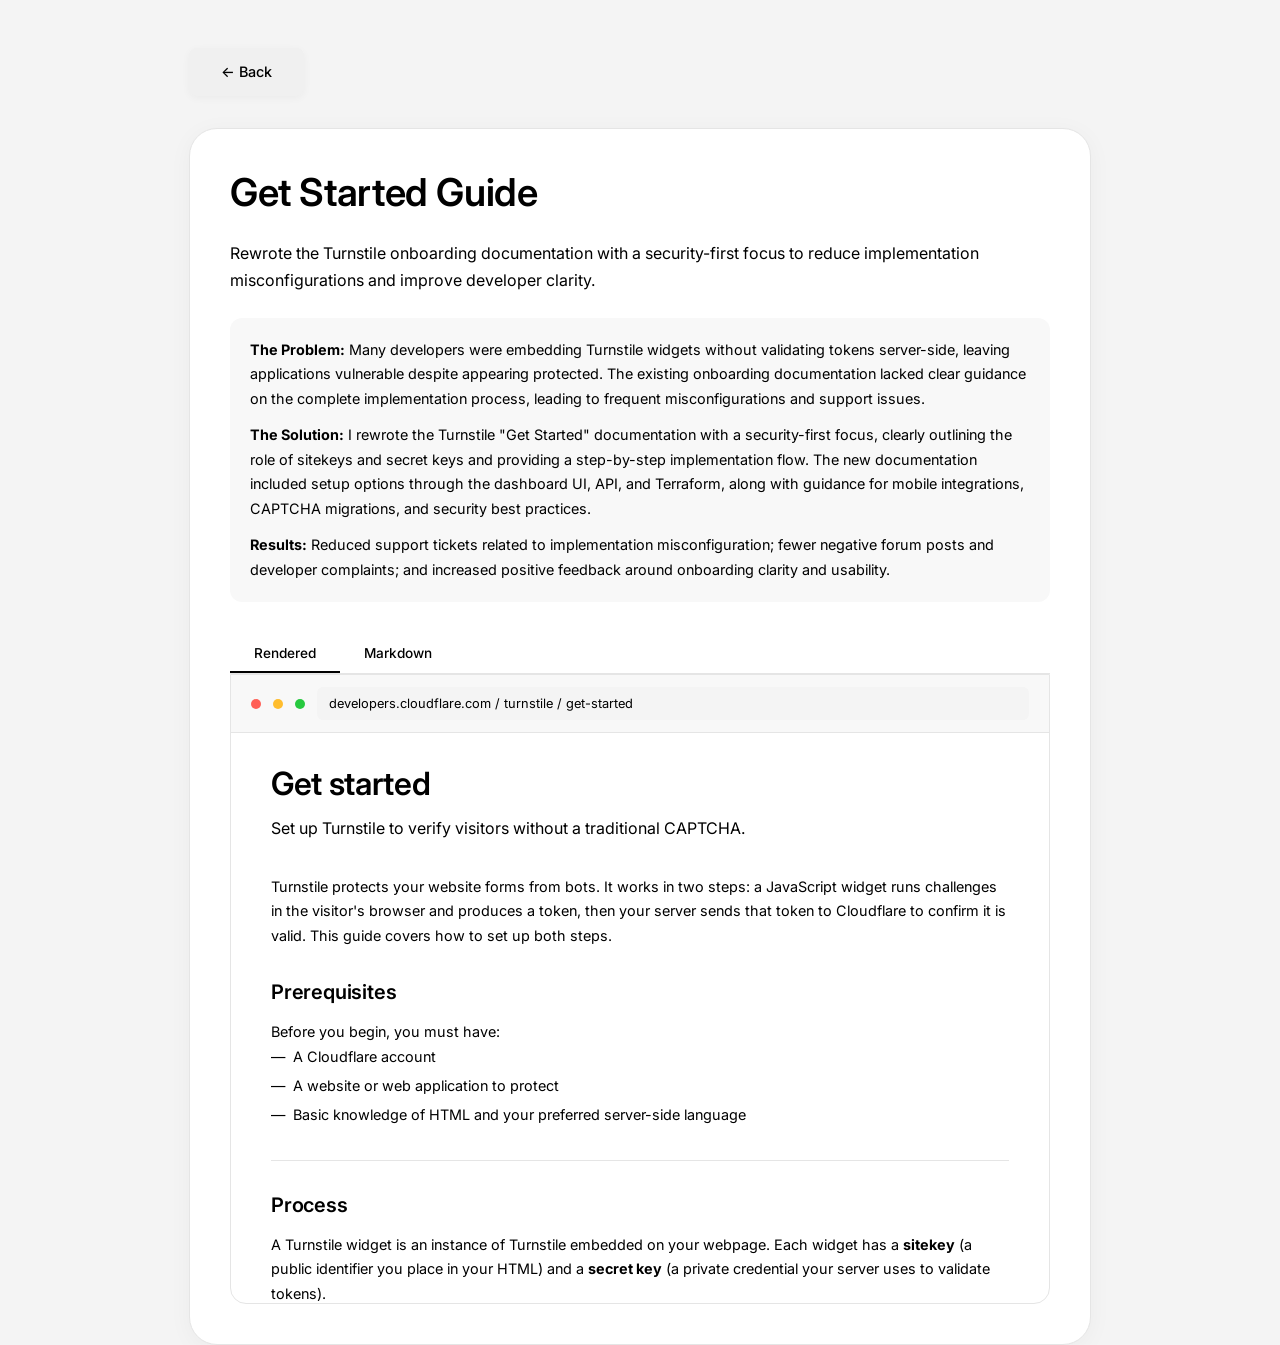
==== projects/get-started-guide.html @ b62f309b "more project updates" ====
<!DOCTYPE html>
<html lang="en">
<head>
  <meta charset="UTF-8">
  <meta name="viewport" content="width=device-width, initial-scale=1.0">
  <title>Get Started Guide — Patricia Santa Ana</title>
  <link rel="stylesheet" href="../css/style.css">
  <style>
    .project-context {
      margin-bottom: 2rem;
      padding: 1.25rem;
      background: var(--color-card-bg);
      border-radius: 12px;
    }
    .project-context p {
      color: var(--color-text-muted);
      font-size: 0.9rem;
      line-height: 1.7;
    }

    .tabs {
      display: flex;
      gap: 0;
      border-bottom: 1px solid var(--color-border);
      margin-bottom: 0;
    }
    .tab-btn {
      padding: 0.65rem 1.5rem;
      font-family: var(--font-body);
      font-size: 0.85rem;
      font-weight: 500;
      background: transparent;
      border: none;
      border-bottom: 2px solid transparent;
      cursor: pointer;
      color: var(--color-text-muted);
      transition: color 0.2s, border-color 0.2s;
    }
    .tab-btn:hover { color: var(--color-text); }
    .tab-btn.active {
      color: var(--color-text);
      border-bottom-color: var(--color-accent);
    }
    .tab-content { display: none; }
    .tab-content.active { display: block; }

    .doc-sample {
      border: 1px solid var(--color-border);
      border-radius: 0 0 16px 16px;
      overflow: hidden;
      max-height: 70vh;
      overflow-y: auto;
    }
    .doc-sample-header {
      display: flex;
      align-items: center;
      gap: 0.75rem;
      padding: 0.75rem 1.25rem;
      background: var(--color-card-bg);
      border-bottom: 1px solid var(--color-border);
      font-size: 0.8rem;
      color: var(--color-text-muted);
    }
    .doc-sample-header .dot {
      width: 10px; height: 10px;
      border-radius: 50%;
    }
    .doc-sample-header .dot:nth-child(1) { background: #ff5f56; }
    .doc-sample-header .dot:nth-child(2) { background: #ffbd2e; }
    .doc-sample-header .dot:nth-child(3) { background: #27c93f; }
    .doc-sample-header .url-bar {
      flex: 1;
      padding: 0.35rem 0.75rem;
      background: var(--color-bg);
      border-radius: 6px;
      font-size: 0.8rem;
    }
    .doc-sample-body { padding: 2rem 2.5rem; }
    .doc-sample-body h1 {
      font-size: 2rem;
      margin-bottom: 0.75rem;
    }
    .doc-sample-body .doc-desc {
      color: var(--color-text-muted);
      font-size: 1rem;
      margin-bottom: 2rem;
    }
    .doc-sample-body h2 {
      font-size: 1.25rem;
      margin: 2rem 0 1rem;
    }
    .doc-sample-body h3 {
      font-size: 1.05rem;
      margin: 1.5rem 0 0.75rem;
    }
    .doc-sample-body h4 {
      font-size: 1rem;
      margin: 1.25rem 0 0.5rem;
    }
    .doc-sample-body p,
    .doc-sample-body li {
      color: var(--color-text-muted);
      font-size: 0.9rem;
      line-height: 1.7;
    }
    .doc-sample-body ul, .doc-sample-body ol {
      padding-left: 0;
      list-style: none;
      margin-bottom: 1rem;
    }
    .doc-sample-body ul li, .doc-sample-body ol li {
      position: relative;
      padding-left: 1.4rem;
      margin-bottom: 0.3rem;
    }
    .doc-sample-body ul li::before {
      content: '—';
      position: absolute;
      left: 0;
    }
    .doc-sample-body ol { counter-reset: num; }
    .doc-sample-body ol li {
      counter-increment: num;
      padding-left: 2rem;
    }
    .doc-sample-body ol li::before {
      content: counter(num) ".";
      position: absolute;
      left: 0;
      font-weight: 600;
    }
    .doc-sample-body code {
      background: var(--color-card-bg);
      padding: 0.15rem 0.4rem;
      border-radius: 4px;
      font-size: 0.85em;
    }
    .doc-note {
      background: var(--color-card-bg);
      border-left: 3px solid var(--color-accent);
      padding: 1rem 1.25rem;
      border-radius: 8px;
      margin: 1.5rem 0;
      font-size: 0.9rem;
      color: var(--color-text-muted);
    }
    .doc-note strong { color: var(--color-text); }

    .doc-sample-body table {
      width: 100%;
      border-collapse: collapse;
      margin: 1rem 0;
      font-size: 0.9rem;
    }
    .doc-sample-body th, .doc-sample-body td {
      border: 1px solid var(--color-border);
      padding: 0.6rem 1rem;
      text-align: left;
    }
    .doc-sample-body th {
      background: var(--color-card-bg);
      font-weight: 600;
      color: var(--color-text);
    }
    .doc-sample-body td {
      color: var(--color-text-muted);
    }

    .link-buttons {
      display: flex;
      gap: 0.75rem;
      flex-wrap: wrap;
      margin: 1rem 0;
    }
    a.link-btn {
      display: inline-block;
      padding: 0.5rem 1.25rem;
      background: var(--color-card-bg);
      border: 1px solid var(--color-border);
      border-radius: 8px;
      font-size: 0.85rem;
      color: var(--color-text);
      text-decoration: none;
      transition: border-color 0.2s;
    }
    a.link-btn:hover {
      border-color: var(--color-accent);
    }
    .link-buttons a.link-btn:hover {
      border-color: var(--color-border);
    }
    .link-btn code {
      background: transparent;
      padding: 0;
    }

    .markdown-wrap {
      border: 1px solid var(--color-border);
      border-radius: 0 0 16px 16px;
      overflow: hidden;
      max-height: 70vh;
      overflow-y: auto;
    }
    .markdown-wrap pre {
      margin: 0;
      padding: 1.5rem 2rem;
      background: #1a1a1a;
      color: #e0e0e0;
      font-family: 'SF Mono', 'Fira Code', 'Cascadia Code', Consolas, monospace;
      font-size: 0.82rem;
      line-height: 1.7;
      overflow-x: auto;
      tab-size: 2;
    }
    body.dark-mode .markdown-wrap pre { background: #0d0d0d; }
    .hl-cmt { color: #6a9955; }
    .hl-kw  { color: #569cd6; }
    .hl-str { color: #ce9178; }
    .hl-fn  { color: #dcdcaa; }
    .hl-prop { color: #9cdcfe; }
    .hl-op  { color: #d4d4d4; }
    .hl-link { color: #6cb6ff; }
    .hl-bullet { color: #b392f0; }
    .hl-bold { color: #e0e0e0; font-weight: 600; }
    .hl-head { color: #e06c75; }
    .hl-code { color: #b392f0; }
  </style>
</head>
<body>
  <div class="container" style="padding-top: 3rem; max-width: 950px;">
    <a href="../index.html" class="btn btn-primary" style="display: inline-block; margin-bottom: 2rem;">&larr; Back</a>
    <div class="bubble slide-in">
      <h2>Get Started Guide</h2>
      <p style="color: var(--color-text-muted); margin-bottom: 1.5rem;">
        Rewrote the Turnstile onboarding documentation with a security-first focus to reduce
        implementation misconfigurations and improve developer clarity.
      </p>

      <div class="project-context">
        <p><strong>The Problem:</strong> Many developers were embedding Turnstile widgets without validating tokens server-side, leaving applications vulnerable despite appearing protected. The existing onboarding documentation lacked clear guidance on the complete implementation process, leading to frequent misconfigurations and support issues.</p>
        <p style="margin-top: 0.75rem;"><strong>The Solution:</strong> I rewrote the Turnstile "Get Started" documentation with a security-first focus, clearly outlining the role of sitekeys and secret keys and providing a step-by-step implementation flow. The new documentation included setup options through the dashboard UI, API, and Terraform, along with guidance for mobile integrations, CAPTCHA migrations, and security best practices.</p>
        <p style="margin-top: 0.75rem;"><strong>Results:</strong> Reduced support tickets related to implementation misconfiguration; fewer negative forum posts and developer complaints; and increased positive feedback around onboarding clarity and usability.</p>
      </div>

      <div class="tabs">
        <button class="tab-btn active" data-tab="rendered">Rendered</button>
        <button class="tab-btn" data-tab="markdown">Markdown</button>
      </div>

      <!-- Rendered tab -->
      <div class="tab-content active" id="tab-rendered">
        <div class="doc-sample">
          <div class="doc-sample-header">
            <span class="dot"></span>
            <span class="dot"></span>
            <span class="dot"></span>
            <span class="url-bar">developers.cloudflare.com / turnstile / get-started</span>
          </div>
          <div class="doc-sample-body">
            <h1>Get started</h1>
            <p class="doc-desc">Set up Turnstile to verify visitors without a traditional CAPTCHA.</p>

            <p>Turnstile protects your website forms from bots. It works in two steps: a JavaScript widget runs challenges in the visitor's browser and produces a token, then your server sends that token to Cloudflare to confirm it is valid. This guide covers how to set up both steps.</p>

            <h2>Prerequisites</h2>
            <p>Before you begin, you must have:</p>
            <ul>
              <li>A Cloudflare account</li>
              <li>A website or web application to protect</li>
              <li>Basic knowledge of HTML and your preferred server-side language</li>
            </ul>

            <hr style="border: none; border-top: 1px solid var(--color-border); margin: 2rem 0;">

            <h2>Process</h2>
            <p>A Turnstile widget is an instance of Turnstile embedded on your webpage. Each widget has a <strong>sitekey</strong> (a public identifier you place in your HTML) and a <strong>secret key</strong> (a private credential your server uses to validate tokens).</p>
            <p>Each widget gets its own unique sitekey and secret key pair, and options for configurations.</p>

            <table>
              <thead>
                <tr>
                  <th>Component</th>
                  <th>Description</th>
                </tr>
              </thead>
              <tbody>
                <tr>
                  <td><strong>Sitekey</strong></td>
                  <td>Public key used to invoke the Turnstile widget on your site.</td>
                </tr>
                <tr>
                  <td><strong>Secret key</strong></td>
                  <td>Private key used for server-side token validation.</td>
                </tr>
                <tr>
                  <td><strong>Configurations</strong></td>
                  <td>Mode, hostnames, appearance settings, and other options.</td>
                </tr>
              </tbody>
            </table>

            <div class="doc-note">
              <strong>Important</strong><br>Regardless of how you create and manage your widgets, you will still need to embed the widget on your webpage and validate the token on your server.
            </div>

            <p>Implementing Turnstile involves two essential components that work together:</p>
            <ol>
              <li><strong>Client-side:</strong> Embed the widget — Add the Turnstile widget to your webpage to challenge visitors and generate tokens. A token is a string (up to 2,048 characters) generated when the visitor completes a challenge.</li>
              <li><strong>Server-side:</strong> Validate the token — Send tokens to Cloudflare's Siteverify API to confirm they are authentic and have not been tampered with.</li>
            </ol>

            <p>Turnstile is designed to be an independent service. You can use Turnstile on any website, regardless of whether it is proxied through the Cloudflare network. This allows for flexible deployment across multi-cloud environments, on-premises infrastructure, or sites using other CDNs. The client-side widget and server-side validation steps are completely self-contained.</p>

            <h2>Implementation</h2>
            <p>Follow the steps below to implement Turnstile.</p>

            <h3>1. Create your widget</h3>
            <p>First, you must create a Turnstile widget to get your sitekey and secret key.</p>
            <p>Select your preferred implementation method:</p>
            <div class="link-buttons">
               <a class="link-btn">Cloudflare dashboard</a>
               <a class="link-btn">API</a>
               <a class="link-btn">Terraform</a>
            </div>

            <h3>2. Embed the widget</h3>
            <p>Add the Turnstile widget to your webpage forms and applications.</p>
            <p>Refer to Embed the widget to learn more about implicit and explicit rendering methods.</p>

            <div class="doc-note">
              <strong>Testing</strong><br>You can test your Turnstile widget on your webpage without triggering an actual Cloudflare Challenge by using a testing sitekey.
            </div>

            <h3>3. Validate tokens</h3>
            <p>Implement server-side validation to verify the tokens generated by your widgets.</p>
            <p>Refer to Validate the token to secure your implementation with proper token verification.</p>

            <div class="doc-note">
              <strong>Testing</strong><br>You can test the dummy token generated with testing sitekey via Siteverify API with the testing secret key. Your production secret keys will reject dummy tokens.
            </div>

            <h2>Additional implementation options</h2>

            <h3>Mobile configuration</h3>
            <p>Special considerations are necessary for mobile applications and WebView implementations.</p>

            <h3>Migration from other CAPTCHAs</h3>
            <p>If you are currently using reCAPTCHA, hCaptcha, or another CAPTCHA service, Turnstile can be a drop-in replacement. You can copy and paste our script wherever you have deployed the existing script today.</p>

            <hr style="border: none; border-top: 1px solid var(--color-border); margin: 2rem 0;">

            <h2>Security requirements</h2>
            <ul>
              <li><strong>Server-side validation is mandatory.</strong> It is critical to enforce Turnstile tokens with the Siteverify API. The Turnstile token could be invalid, expired, or already redeemed. Not verifying the token will leave major vulnerabilities in your implementation. You must call Siteverify to complete your Turnstile configuration. Otherwise, it is incomplete and will result in zeroes for token validation when viewing your metrics in Turnstile Analytics.</li>
              <li><strong>Tokens expire after 300 seconds (5 minutes).</strong> Each token can only be validated once. Expired or used tokens must be replaced with fresh challenges.</li>
            </ul>

            <h2>Best practices</h2>

            <h3>Security</h3>
            <ul>
              <li>Protect your secret keys. Never expose secret keys in client-side code.</li>
              <li>Rotate your keys regularly. Use API or dashboard to rotate secret keys periodically.</li>
              <li>Restrict your hostnames. Only allow widgets on domains that you control.</li>
              <li>Monitor the usage. Use analytics to detect unusual patterns.</li>
            </ul>

            <h3>Operational</h3>
            <ul>
              <li>Use descriptive names. Name widgets based on their purpose, such as "Login Form" or "Contact Page".</li>
              <li>Separate your environments. Use different widgets for development, staging, and production.</li>
              <li>Keep track of which widgets are used at which locations.</li>
              <li>Store your widget configurations in version control when using Terraform.</li>
            </ul>

          </div>
        </div>
      </div>

      <!-- Markdown tab -->
      <div class="tab-content" id="tab-markdown">
        <div class="markdown-wrap">
<pre>---
<span class="hl-prop">title</span>: <span class="hl-str">Get started</span>
<span class="hl-prop">content_type</span>: <span class="hl-str">get-started</span>
<span class="hl-prop">description</span>: <span class="hl-str">Set up Turnstile to verify visitors without a traditional CAPTCHA.</span>
<span class="hl-prop">products</span>:
  <span class="hl-bullet">-</span> <span class="hl-str">turnstile</span>
<span class="hl-prop">sidebar</span>:
  <span class="hl-prop">order</span>: <span class="hl-op">4</span>
---

<span class="hl-kw">import</span> { <span class="hl-fn">Render</span>, <span class="hl-fn">LinkButton</span>, <span class="hl-fn">GlossaryTooltip</span> } <span class="hl-kw">from</span> <span class="hl-str">"~/components"</span>;

Turnstile protects your website forms from bots. It works in two steps: a JavaScript widget runs challenges in the visitor's browser and produces a token, then your server sends that token to Cloudflare to confirm it is valid. This guide covers how to set up both steps.

<span class="hl-head">##</span> Prerequisites

Before you begin, you must have:

<span class="hl-bullet">-</span> [A Cloudflare account](/fundamentals/account/create-account/)
<span class="hl-bullet">-</span> A website or web application to protect
<span class="hl-bullet">-</span> Basic knowledge of HTML and your preferred server-side language

---

<span class="hl-head">##</span> Process

A Turnstile widget is an instance of Turnstile embedded on your webpage. Each widget has a &lt;GlossaryTooltip term="sitekey"&gt;sitekey&lt;/GlossaryTooltip&gt; (a public identifier you place in your HTML) and a &lt;GlossaryTooltip term="secret key"&gt;secret key&lt;/GlossaryTooltip&gt; (a private credential your server uses to validate tokens).

Each widget gets its own unique sitekey and secret key pair, and options for configurations.

| Component | Description |
| <span class="hl-op">---</span> | <span class="hl-op">---</span> |
| Sitekey | Public key used to invoke the Turnstile widget on your site. |
| Secret key | Private key used for server-side token validation. |
| Configurations | Mode, hostnames, appearance settings, and other options. |

<span class="hl-head">:::</span><span class="hl-prop">note</span>[Important]

Regardless of how you create and manage your widgets, you will still need to [embed the widget](/turnstile/get-started/client-side-rendering/) on your webpage and [validate the token](/turnstile/get-started/server-side-validation/) on your server.
<span class="hl-head">::</span>

Implementing Turnstile involves two essential components that work together:

1. Client-side: [Embed the widget](/turnstile/get-started/client-side-rendering/)

   Add the Turnstile widget to your webpage to challenge visitors and generate tokens. A token is a string (up to 2,048 characters) generated when the visitor completes a challenge.

2. Server-side: [Validate the token](/turnstile/get-started/server-side-validation/)

   Send tokens to Cloudflare's [Siteverify API](/turnstile/get-started/server-side-validation/) — the endpoint for validating Turnstile tokens — to confirm they are authentic and have not been tampered with.

Turnstile is designed to be an independent service. You can use Turnstile on any website, regardless of whether it is proxied through the Cloudflare network. This allows for flexible deployment across multi-cloud environments, on-premises infrastructure, or sites using other CDNs. The client-side widget and server-side validation steps are completely self-contained.

Refer to [Implementation](#implementation) below for guidance on how to implement Turnstile on your website.

---

<span class="hl-head">##</span> Implementation

Follow the steps below to implement Turnstile.

<span class="hl-head">###</span> 1. Create your widget

First, you must create a Turnstile widget to get your sitekey and secret key.

Select your preferred implementation method:

<span class="hl-bullet">-</span> [Cloudflare dashboard](/turnstile/get-started/widget-management/dashboard/)
<span class="hl-bullet">-</span> [API](/turnstile/get-started/widget-management/api/)
<span class="hl-bullet">-</span> [Terraform](/turnstile/get-started/widget-management/terraform/)

<span class="hl-head">###</span> 2. Embed the widget

Add the Turnstile widget to your webpage forms and applications.

Refer to [Embed the widget](/turnstile/get-started/client-side-rendering/) to learn more about implicit and explicit rendering methods.

<span class="hl-head">:::</span><span class="hl-prop">note</span>[Testing]

You can test your Turnstile widget on your webpage without triggering an actual Cloudflare Challenge by using a testing sitekey.
<span class="hl-head">::</span>

<span class="hl-head">###</span> 3. Validate tokens

Implement server-side validation to verify the tokens generated by your widgets.

Refer to [Validate the token](/turnstile/get-started/server-side-validation/) to secure your implementation with proper token verification.

<span class="hl-head">:::</span><span class="hl-prop">note</span>[Testing]

You can test the dummy token generated with testing sitekey via Siteverify API with the testing secret key. Your production secret keys will reject dummy tokens.
<span class="hl-head">::</span>

<span class="hl-head">##</span> Additional implementation options

<span class="hl-head">###</span> Mobile configuration

Special considerations are necessary for mobile applications and WebView implementations.

Refer to [Mobile implementation](/turnstile/get-started/mobile-implementation/) for more information on mobile application integration.

<span class="hl-head">###</span> Migration from other CAPTCHAs

If you are currently using reCAPTCHA, hCaptcha, or another CAPTCHA service, Turnstile can be a drop-in replacement. You can copy and paste our script wherever you have deployed the existing script today.

Refer to [Migration](/turnstile/migration/) for step-by-step migration guidance from other CAPTCHA services.

---

<span class="hl-head">##</span> Security requirements

<span class="hl-bullet">-</span> Server-side validation is mandatory. It is critical to enforce Turnstile tokens with the Siteverify API. The Turnstile token could be invalid, expired, or already redeemed. Not verifying the token will leave major vulnerabilities in your implementation. You must call Siteverify to complete your Turnstile configuration. Otherwise, it is incomplete and will result in zeroes for token validation when viewing your metrics in <span class="hl-code">[Turnstile Analytics](/turnstile/turnstile-analytics/)</span>.
<span class="hl-bullet">-</span> Tokens expire after 300 seconds (5 minutes). Each token can only be validated once. Expired or used tokens must be replaced with fresh challenges.

---

<span class="hl-head">##</span> Best practices

<span class="hl-head">###</span> Security

<span class="hl-bullet">-</span> Protect your secret keys. Never expose secret keys in client-side code.
<span class="hl-bullet">-</span> Rotate your keys regularly. Use API or dashboard to rotate secret keys periodically.
<span class="hl-bullet">-</span> Restrict your hostnames. Only allow widgets on domains that you control.
<span class="hl-bullet">-</span> Monitor the usage. Use analytics to detect unusual patterns.

<span class="hl-head">###</span> Operational

<span class="hl-bullet">-</span> Use descriptive names. Name widgets based on their purpose, such as "Login Form" or "Contact Page".
<span class="hl-bullet">-</span> Separate your environments. Use different widgets for development, staging, and production.
<span class="hl-bullet">-</span> Keep track of which widgets are used at which locations.
<span class="hl-bullet">-</span> Store your widget configurations in version control when using Terraform.</pre>
        </div>
      </div>

    </div>
  </div>

  <script>
    (function() {
      var tabs = document.querySelectorAll('.tab-btn');
      tabs.forEach(function(btn) {
        btn.addEventListener('click', function() {
          tabs.forEach(function(b) { b.classList.remove('active'); });
          btn.classList.add('active');
          document.querySelectorAll('.tab-content').forEach(function(c) { c.classList.remove('active'); });
          var id = 'tab-' + btn.getAttribute('data-tab');
          document.getElementById(id).classList.add('active');
        });
      });
    })();
  </script>
  <script src="../js/main.js"></script>
</body>
</html>
---- css/style.css ----
@import url('https://fonts.googleapis.com/css2?family=Inter:wght@300;400;500;600&display=swap');

:root {
  --font-header: 'Inter', -apple-system, BlinkMacSystemFont, 'Segoe UI', Roboto, sans-serif;
  --font-body: 'Inter', -apple-system, BlinkMacSystemFont, 'Segoe UI', Roboto, sans-serif;
  --color-bg: #f4f4f4;
  --color-text: #000000;
  --color-text-muted: #000000;
  --color-accent: #000000;
  --color-border: #e5e5e5;
  --color-card-bg: #f8f8f8;
  --max-width: 1280px;
}

*, *::before, *::after {
  margin: 0;
  padding: 0;
  box-sizing: border-box;
}

html {
  scroll-behavior: smooth;
}

body {
  font-family: var(--font-body);
  font-weight: 400;
  font-size: 16px;
  line-height: 1.7;
  color: var(--color-text);
  background: var(--color-bg);
  -webkit-font-smoothing: antialiased;
}

h1, h2, h3, h4 {
  font-family: var(--font-header);
  font-weight: 600;
  line-height: 1.2;
  letter-spacing: -0.01em;
}

h1 { font-size: clamp(2.5rem, 5vw, 4rem); }
h2 { font-size: clamp(1.75rem, 3vw, 2.5rem); margin-bottom: 1.5rem; }
h3 { font-size: 1.25rem; margin-bottom: 0.5rem; }

a {
  color: inherit;
  text-decoration: none;
}

a:not(.btn) {
  text-decoration: underline;
  text-underline-offset: 2px;
}

.fade-link {
  transition: opacity 0.3s ease;
}

.fade-link:hover {
  opacity: 0.2;
}

.btn-text {
  background: none;
  border: none;
  padding: 0;
  font: inherit;
  color: inherit;
  cursor: pointer;
  text-decoration: underline;
  text-underline-offset: 2px;
}

img {
  max-width: 100%;
  display: block;
}

.container {
  max-width: var(--max-width);
  margin: 0 auto;
  padding: 0 1.5rem;
}

.section {
  padding: 5rem 0;
}

.btn {
  display: inline-block;
  padding: 0.75rem 2rem;
  font-family: var(--font-body);
  font-size: 0.9rem;
  font-weight: 500;
  border: none;
  border-radius: 8px;
  cursor: pointer;
  transition: all 0.2s ease;
  text-align: center;
}

.btn-primary {
  background: #f0f0f0;
  color: var(--color-text);
  box-shadow: 0 2px 8px rgba(0, 0, 0, 0.04);
}

.btn-primary:hover {
  background: #e5e5e5;
  box-shadow: 0 4px 12px rgba(0, 0, 0, 0.08);
}

/* Split layout (about + projects side by side) */
.split-layout {
  display: grid;
  grid-template-columns: 1fr 1fr;
  gap: 2rem;
}

.split-right .bubble:first-child {
  display: flex;
  flex-direction: column;
  flex: 1;
  margin-bottom: 0;
}
.split-right .bubble:first-child .project-card {
  display: flex;
  flex-direction: column;
}

.split-right .bubble:first-child .project-card p {
  flex: 1;
}

.bubble {
  background: #ffffff;
  border: 1px solid var(--color-border);
  border-radius: 28px;
  padding: 2.5rem;
  box-shadow: 0 4px 24px rgba(0, 0, 0, 0.04);
}

.split-left {
  display: flex;
  flex-direction: column;
  gap: 2rem;
}

.skills-area {
  flex: 1;
  display: flex;
  flex-direction: column;
  justify-content: space-evenly;
}

.skills-area .skills-list {
  display: flex;
  flex-wrap: wrap;
  gap: 0.5rem;
  list-style: none;
}

.skills-area .skills-list li {
  background: var(--color-card-bg);
  padding: 0.5rem 1.2rem;
  font-size: 0.9rem;
  font-weight: 500;
  border-radius: 8px;
}

.section-label {
  font-size: 0.95rem;
  text-transform: uppercase;
  letter-spacing: 0.05em;
  color: var(--color-text);
}

.bubble-sm {
  padding: 1.5rem;
}

.split-left-actions {
  display: flex;
  gap: 0.75rem;
}

.split-left-actions .btn {
  flex: 1;
  padding: 0.75rem 1rem;
  height: 48px;
  display: inline-flex;
  align-items: center;
  justify-content: center;
}

.split-right {
  display: flex;
  flex-direction: column;
  gap: 2rem;
  flex: 1;
}

.split-right .projects-grid {
  grid-template-columns: 1fr;
}

.split-right .project-card {
  padding: 0.75rem;
  background: var(--color-card-bg);
  border: none;
  border-radius: 16px;
}

.split-right .project-card:hover {
  transform: translateY(-2px);
  box-shadow: 0 4px 12px rgba(0, 0, 0, 0.06);
}

.split-right .project-card-image {
  display: none;
}

.split-right .project-card h3 {
  font-size: 0.95rem;
  margin-bottom: 0.25rem;
}

.split-right .project-card p {
  font-size: 0.8rem;
  margin-bottom: 0.5rem;
}

.split-right .project-tags {
  margin-bottom: 0.5rem;
}

.split-right .project-tags li {
  font-size: 0.7rem;
  padding: 0.15rem 0.5rem;
}

.split-right .project-links a {
  font-size: 0.8rem;
}

/* About */
.about-photo {
  float: left;
  width: 180px;
  margin-right: 1.5rem;
  margin-bottom: 0.5rem;
  border-radius: 20px;
  overflow: hidden;
}

.about-photo img {
  width: 100%;
  display: block;
}

.about-text p {
  font-size: 1rem;
  margin-bottom: 1rem;
  color: var(--color-text);
}

.skills-list {
  display: flex;
  flex-wrap: wrap;
  gap: 0.5rem;
  margin-top: 1.5rem;
  list-style: none;
}

.skills-list li {
  background: var(--color-card-bg);
  padding: 0.35rem 0.9rem;
  font-size: 0.85rem;
  font-weight: 500;
  border-radius: 6px;
}

/* Projects */
.projects-grid {
  display: grid;
  grid-template-columns: repeat(auto-fit, minmax(340px, 1fr));
  gap: 1.75rem;
}

.project-card {
  background: var(--color-card-bg);
  border: 1px solid var(--color-border);
  padding: 2.25rem;
  transition: transform 0.2s ease, box-shadow 0.2s ease;
}

.project-card:hover {
  transform: translateY(-4px);
  box-shadow: 0 12px 24px rgba(0, 0, 0, 0.06);
}

.project-card-image {
  width: 100%;
  aspect-ratio: 16 / 9;
  background: var(--color-border);
  margin-bottom: 1.5rem;
  display: flex;
  align-items: center;
  justify-content: center;
  color: var(--color-text-muted);
  font-size: 0.8rem;
  text-transform: uppercase;
  letter-spacing: 0.05em;
}

.project-card h3 {
  font-size: 1.25rem;
  margin-bottom: 0.5rem;
}

.project-card p {
  font-size: 0.95rem;
  color: var(--color-text-muted);
  margin-bottom: 1rem;
  line-height: 1.6;
}

.project-tags {
  display: flex;
  flex-wrap: wrap;
  gap: 0.4rem;
  margin-bottom: 1.25rem;
  list-style: none;
}

.project-tags li {
  font-size: 0.75rem;
  font-weight: 500;
  padding: 0.25rem 0.65rem;
  background: var(--color-bg);
  border: 1px solid var(--color-border);
}

.project-links {
  display: flex;
  gap: 1rem;
}

.project-card-footer {
  display: flex;
  justify-content: space-between;
  align-items: center;
  margin-top: auto;
}

.project-links a {
  font-size: 0.85rem;
  font-weight: 500;
  text-decoration: underline;
  text-underline-offset: 2px;
  transition: opacity 0.3s ease;
}

.project-links a:hover {
  opacity: 0.2;
}

/* Resume */
.resume-header {
  text-align: center;
  margin-bottom: 0.5rem;
  padding: 1.5rem 0 0.5rem;
}

.resume-header h1 {
  margin-bottom: 0.25rem;
  white-space: nowrap;
  font-size: clamp(1.5rem, 4vw, 3rem);
}

.resume-header .title {
  color: var(--color-text-muted);
  font-size: 1.1rem;
  margin-bottom: 1rem;
}

.resume-section {
  margin-bottom: 2.5rem;
}

.resume-section h2 {
  font-size: 1.25rem;
  margin-bottom: 1.25rem;
  padding-bottom: 0.5rem;
  border-bottom: 1px solid var(--color-border);
}

.resume-item {
  margin-bottom: 1.5rem;
}

.resume-item-header {
  display: flex;
  justify-content: space-between;
  align-items: baseline;
  flex-wrap: wrap;
  gap: 0.5rem;
  margin-bottom: 0.25rem;
}

.resume-item-header h3 {
  font-size: 1.05rem;
  margin-bottom: 0;
}

.resume-item-header .date {
  font-size: 0.85rem;
  color: var(--color-text-muted);
  font-weight: 400;
}

.resume-item .subtitle {
  font-size: 0.9rem;
  color: var(--color-text-muted);
  font-weight: 500;
  margin-bottom: 0.5rem;
}

.resume-item p,
.resume-item ul {
  font-size: 0.9rem;
  color: var(--color-text-muted);
  line-height: 1.7;
}

.resume-item ul {
  list-style: none;
  padding-left: 0;
}

.resume-item ul li {
  position: relative;
  padding-left: 1.2rem;
  margin-bottom: 0.3rem;
}

.resume-item ul li::before {
  content: '—';
  position: absolute;
  left: 0;
}

.resume-download {
  text-align: center;
  max-width: var(--max-width);
  margin: -1rem auto 0;
  padding: 1rem 1.5rem;
}

.resume-download .btn-primary {
  border: 1px solid var(--color-border);
}

/* Footer */
.footer {
  padding: 8rem 0 2rem;
  text-align: center;
}

.footer p {
  font-size: 0.85rem;
  color: var(--color-text-muted);
}

/* Modal */
.modal-overlay {
  display: none;
  position: fixed;
  inset: 0;
  background: rgba(0, 0, 0, 0.4);
  z-index: 200;
  overflow-y: auto;
  padding: 2rem 1.5rem 0;
}

.modal-overlay.open {
  display: block;
  animation: fadeIn 0.25s ease-out;
}

.modal-overlay.open .modal {
  animation: scaleIn 0.25s ease-out;
}

@keyframes fadeIn {
  from { opacity: 0; }
  to { opacity: 1; }
}

@keyframes scaleIn {
  from { opacity: 0; transform: scale(0.95); }
  to { opacity: 1; transform: scale(1); }
}

.modal {
  background: var(--color-bg);
  max-width: var(--max-width);
  margin: 2rem auto 1rem;
  padding: 3rem 3rem 1.5rem;
  border-radius: 28px;
  position: relative;
}

.modal-close {
  position: absolute;
  top: 1rem;
  right: 1rem;
  background: none;
  border: none;
  font-size: 2rem;
  cursor: pointer;
  line-height: 1;
  color: var(--color-text-muted);
  padding: 0.25rem;
}

.modal-close:hover {
  color: var(--color-text);
}

body.modal-open {
  overflow: hidden;
}

/* Theme toggle */
.theme-toggle {
  position: fixed;
  bottom: 1.5rem;
  right: 1.5rem;
  z-index: 999;
  width: 44px;
  height: 44px;
  border: 1px solid var(--color-border);
  border-radius: 50%;
  background: #ffffff;
  color: var(--color-text);
  font-size: 1.3rem;
  cursor: pointer;
  display: flex;
  align-items: center;
  justify-content: center;
  box-shadow: 0 2px 12px rgba(0, 0, 0, 0.08);
  transition: background 0.2s, color 0.2s;
}

.theme-toggle:hover {
  background: #f0f0f0;
}

body.dark-mode .theme-toggle {
  background: #333333;
  color: #f0c040;
  border-color: #555555;
}

body.dark-mode .theme-toggle:hover {
  background: #444444;
}

@media (max-width: 768px) {
  .split-layout {
    grid-template-columns: 1fr;
    gap: 1.5rem;
  }

  .bubble {
    padding: 1.5rem;
  }

  .split-left {
    gap: 1.5rem;
  }

  .split-right {
    gap: 1.5rem;
  }

  .split-right .projects-grid {
    grid-template-columns: 1fr;
  }

  .about-photo {
    float: none;
    width: 200px;
    height: 200px;
    margin: 0 auto 1.5rem;
  }

  .about-photo img {
    width: 100%;
    height: 100%;
    object-fit: cover;
  }

  .resume-item-header {
    flex-direction: column;
    align-items: flex-start;
  }

  .modal {
    padding: 2rem 1.5rem;
    margin: 1rem auto;
  }
}

body.dark-mode {
  --color-bg: #121212;
  --color-text: #e0e0e0;
  --color-text-muted: #888888;
  --color-accent: #ffffff;
  --color-border: #333333;
  --color-card-bg: #2a2a2a;
}

body.dark-mode .bubble {
  background: #1e1e1e;
}

body.dark-mode .modal {
  background: #1e1e1e;
}

body.dark-mode .btn-primary {
  background: #333333;
}

body.dark-mode .btn-primary:hover {
  background: #444444;
}

body.dark-mode .modal-overlay {
  background: rgba(0, 0, 0, 0.7);
}

/* Project modal content */
.project-modal-body h2 {
  margin-bottom: 1rem;
}

.project-modal-body .project-detail {
  color: var(--color-text-muted);
  margin-bottom: 1rem;
  line-height: 1.7;
}

body.dark-mode .project-modal-body .project-detail,
body.dark-mode .project-modal-body .project-detail * {
  color: #ffffff !important;
}

.project-modal-body .project-tags {
  margin-bottom: 1.5rem;
}

.project-modal-body .project-tags li {
  font-size: 0.8rem;
}

.modal-mtab-content[data-mtab="markdown"] pre {
  white-space: pre-wrap;
  word-break: break-word;
}

/* Syntax highlighting for Markdown code blocks */
.hl-cmt { color: #6a9955; }
.hl-kw  { color: #569cd6; }
.hl-str { color: #ce9178; }
.hl-fn  { color: #dcdcaa; }
.hl-prop { color: #9cdcfe; }
.hl-op  { color: #d4d4d4; }
.hl-link { color: #6cb6ff; }
.hl-bullet { color: #b392f0; }
.hl-bold { color: #e0e0e0; font-weight: 600; }
.hl-head { color: #e06c75; }
.hl-code { color: #b392f0; }
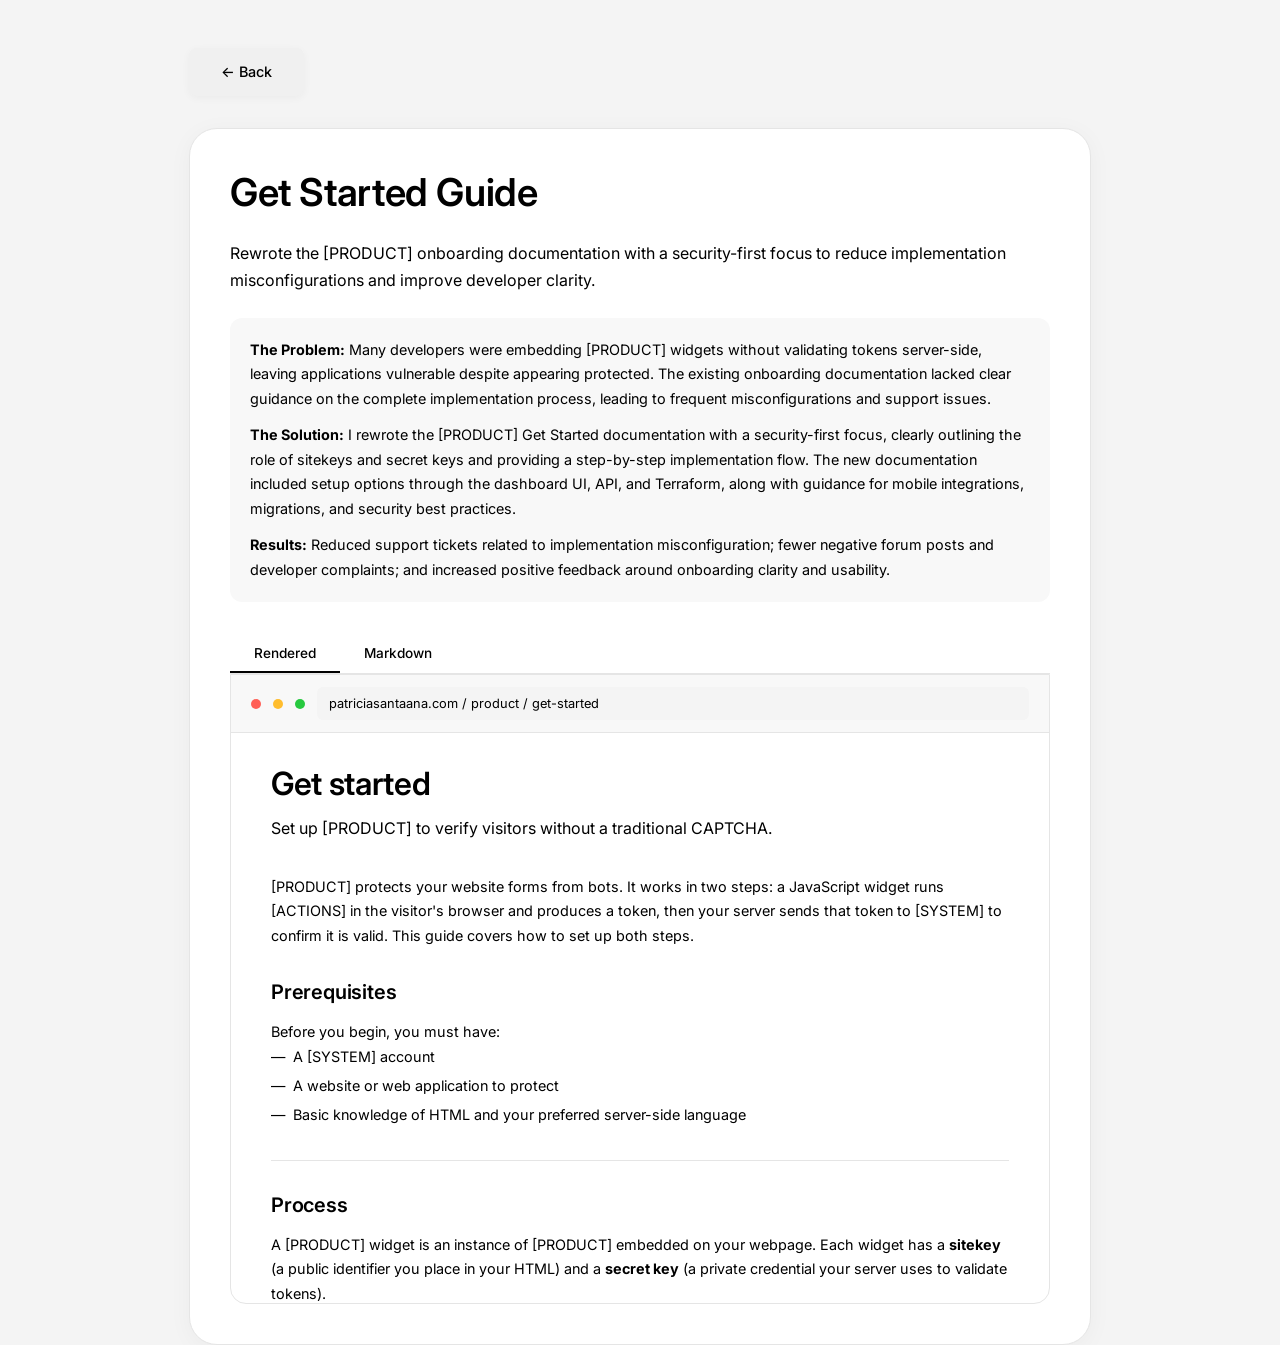
==== commit 7b26bbfa: "redact sample 2" ====
--- a/projects/get-started-guide.html
+++ b/projects/get-started-guide.html
@@ -183,9 +183,6 @@
       text-decoration: none;
       transition: border-color 0.2s;
     }
-    a.link-btn:hover {
-      border-color: var(--color-accent);
-    }
     .link-buttons a.link-btn:hover {
       border-color: var(--color-border);
     }
@@ -213,32 +210,20 @@
       tab-size: 2;
     }
     body.dark-mode .markdown-wrap pre { background: #0d0d0d; }
-    .hl-cmt { color: #6a9955; }
-    .hl-kw  { color: #569cd6; }
-    .hl-str { color: #ce9178; }
-    .hl-fn  { color: #dcdcaa; }
-    .hl-prop { color: #9cdcfe; }
-    .hl-op  { color: #d4d4d4; }
-    .hl-link { color: #6cb6ff; }
-    .hl-bullet { color: #b392f0; }
-    .hl-bold { color: #e0e0e0; font-weight: 600; }
-    .hl-head { color: #e06c75; }
-    .hl-code { color: #b392f0; }
   </style>
 </head>
 <body>
   <div class="container" style="padding-top: 3rem; max-width: 950px;">
     <a href="../index.html" class="btn btn-primary" style="display: inline-block; margin-bottom: 2rem;">&larr; Back</a>
-    <div class="bubble slide-in">
+    <div class="bubble">
       <h2>Get Started Guide</h2>
       <p style="color: var(--color-text-muted); margin-bottom: 1.5rem;">
-        Rewrote the Turnstile onboarding documentation with a security-first focus to reduce
-        implementation misconfigurations and improve developer clarity.
+        Rewrote the [PRODUCT] onboarding documentation with a security-first focus to reduce implementation misconfigurations and improve developer clarity.
       </p>
 
       <div class="project-context">
-        <p><strong>The Problem:</strong> Many developers were embedding Turnstile widgets without validating tokens server-side, leaving applications vulnerable despite appearing protected. The existing onboarding documentation lacked clear guidance on the complete implementation process, leading to frequent misconfigurations and support issues.</p>
-        <p style="margin-top: 0.75rem;"><strong>The Solution:</strong> I rewrote the Turnstile "Get Started" documentation with a security-first focus, clearly outlining the role of sitekeys and secret keys and providing a step-by-step implementation flow. The new documentation included setup options through the dashboard UI, API, and Terraform, along with guidance for mobile integrations, CAPTCHA migrations, and security best practices.</p>
+        <p><strong>The Problem:</strong> Many developers were embedding [PRODUCT] widgets without validating tokens server-side, leaving applications vulnerable despite appearing protected. The existing onboarding documentation lacked clear guidance on the complete implementation process, leading to frequent misconfigurations and support issues.</p>
+        <p style="margin-top: 0.75rem;"><strong>The Solution:</strong> I rewrote the [PRODUCT] Get Started documentation with a security-first focus, clearly outlining the role of sitekeys and secret keys and providing a step-by-step implementation flow. The new documentation included setup options through the dashboard UI, API, and Terraform, along with guidance for mobile integrations,  migrations, and security best practices.</p>
         <p style="margin-top: 0.75rem;"><strong>Results:</strong> Reduced support tickets related to implementation misconfiguration; fewer negative forum posts and developer complaints; and increased positive feedback around onboarding clarity and usability.</p>
       </div>
 
@@ -254,18 +239,18 @@
             <span class="dot"></span>
             <span class="dot"></span>
             <span class="dot"></span>
-            <span class="url-bar">developers.cloudflare.com / turnstile / get-started</span>
+            <span class="url-bar">patriciasantaana.com / product / get-started</span>
           </div>
           <div class="doc-sample-body">
             <h1>Get started</h1>
-            <p class="doc-desc">Set up Turnstile to verify visitors without a traditional CAPTCHA.</p>
-
-            <p>Turnstile protects your website forms from bots. It works in two steps: a JavaScript widget runs challenges in the visitor's browser and produces a token, then your server sends that token to Cloudflare to confirm it is valid. This guide covers how to set up both steps.</p>
+            <p class="doc-desc">Set up [PRODUCT] to verify visitors without a traditional CAPTCHA.</p>
+
+            <p>[PRODUCT] protects your website forms from bots. It works in two steps: a JavaScript widget runs [ACTIONS] in the visitor's browser and produces a token, then your server sends that token to [SYSTEM] to confirm it is valid. This guide covers how to set up both steps.</p>
 
             <h2>Prerequisites</h2>
             <p>Before you begin, you must have:</p>
             <ul>
-              <li>A Cloudflare account</li>
+              <li>A [SYSTEM] account</li>
               <li>A website or web application to protect</li>
               <li>Basic knowledge of HTML and your preferred server-side language</li>
             </ul>
@@ -273,7 +258,7 @@
             <hr style="border: none; border-top: 1px solid var(--color-border); margin: 2rem 0;">
 
             <h2>Process</h2>
-            <p>A Turnstile widget is an instance of Turnstile embedded on your webpage. Each widget has a <strong>sitekey</strong> (a public identifier you place in your HTML) and a <strong>secret key</strong> (a private credential your server uses to validate tokens).</p>
+            <p>A [PRODUCT] widget is an instance of [PRODUCT] embedded on your webpage. Each widget has a <strong>sitekey</strong> (a public identifier you place in your HTML) and a <strong>secret key</strong> (a private credential your server uses to validate tokens).</p>
             <p>Each widget gets its own unique sitekey and secret key pair, and options for configurations.</p>
 
             <table>
@@ -286,7 +271,7 @@
               <tbody>
                 <tr>
                   <td><strong>Sitekey</strong></td>
-                  <td>Public key used to invoke the Turnstile widget on your site.</td>
+                  <td>Public key used to invoke the [PRODUCT] widget on your site.</td>
                 </tr>
                 <tr>
                   <td><strong>Secret key</strong></td>
@@ -303,32 +288,32 @@
               <strong>Important</strong><br>Regardless of how you create and manage your widgets, you will still need to embed the widget on your webpage and validate the token on your server.
             </div>
 
-            <p>Implementing Turnstile involves two essential components that work together:</p>
+            <p>Implementing [PRODUCT] involves two essential components that work together:</p>
             <ol>
-              <li><strong>Client-side:</strong> Embed the widget — Add the Turnstile widget to your webpage to challenge visitors and generate tokens. A token is a string (up to 2,048 characters) generated when the visitor completes a challenge.</li>
-              <li><strong>Server-side:</strong> Validate the token — Send tokens to Cloudflare's Siteverify API to confirm they are authentic and have not been tampered with.</li>
+              <li><strong>Client-side:</strong> Embed the widget — Add the [PRODUCT] widget to your webpage to [ACTION] visitors and generate tokens. A token is a string (up to 2,048 characters) generated when the visitor completes a [ACTION].</li>
+              <li><strong>Server-side:</strong> Validate the token — Send tokens to [SYSTEM]'s Siteverify API to confirm they are authentic and have not been tampered with.</li>
             </ol>
 
-            <p>Turnstile is designed to be an independent service. You can use Turnstile on any website, regardless of whether it is proxied through the Cloudflare network. This allows for flexible deployment across multi-cloud environments, on-premises infrastructure, or sites using other CDNs. The client-side widget and server-side validation steps are completely self-contained.</p>
+            <p>[PRODUCT] is designed to be an independent service. You can use [PRODUCT] on any website, regardless of whether it is proxied through the [SYSTEM] network. This allows for flexible deployment across multi-cloud environments, on-premises infrastructure, or sites using other CDNs. The client-side widget and server-side validation steps are completely self-contained.</p>
 
             <h2>Implementation</h2>
-            <p>Follow the steps below to implement Turnstile.</p>
+            <p>Follow the steps below to implement [PRODUCT].</p>
 
             <h3>1. Create your widget</h3>
-            <p>First, you must create a Turnstile widget to get your sitekey and secret key.</p>
+            <p>First, you must create a [PRODUCT] widget to get your sitekey and secret key.</p>
             <p>Select your preferred implementation method:</p>
             <div class="link-buttons">
-               <a class="link-btn">Cloudflare dashboard</a>
+               <a class="link-btn">UI dashboard</a>
                <a class="link-btn">API</a>
                <a class="link-btn">Terraform</a>
             </div>
 
             <h3>2. Embed the widget</h3>
-            <p>Add the Turnstile widget to your webpage forms and applications.</p>
+            <p>Add the [PRODUCT] widget to your webpage forms and applications.</p>
             <p>Refer to Embed the widget to learn more about implicit and explicit rendering methods.</p>
 
             <div class="doc-note">
-              <strong>Testing</strong><br>You can test your Turnstile widget on your webpage without triggering an actual Cloudflare Challenge by using a testing sitekey.
+              <strong>Testing</strong><br>You can test your [PRODUCT] widget on your webpage without triggering an actual [ACTION] by using a testing sitekey.
             </div>
 
             <h3>3. Validate tokens</h3>
@@ -344,15 +329,15 @@
             <h3>Mobile configuration</h3>
             <p>Special considerations are necessary for mobile applications and WebView implementations.</p>
 
-            <h3>Migration from other CAPTCHAs</h3>
-            <p>If you are currently using reCAPTCHA, hCaptcha, or another CAPTCHA service, Turnstile can be a drop-in replacement. You can copy and paste our script wherever you have deployed the existing script today.</p>
+            <h3>Migration from other services</h3>
+            <p>If you are currently using an alternate service, [PRODUCT] can be a drop-in replacement. You can copy and paste our script wherever you have deployed the existing script today.</p>
 
             <hr style="border: none; border-top: 1px solid var(--color-border); margin: 2rem 0;">
 
             <h2>Security requirements</h2>
             <ul>
-              <li><strong>Server-side validation is mandatory.</strong> It is critical to enforce Turnstile tokens with the Siteverify API. The Turnstile token could be invalid, expired, or already redeemed. Not verifying the token will leave major vulnerabilities in your implementation. You must call Siteverify to complete your Turnstile configuration. Otherwise, it is incomplete and will result in zeroes for token validation when viewing your metrics in Turnstile Analytics.</li>
-              <li><strong>Tokens expire after 300 seconds (5 minutes).</strong> Each token can only be validated once. Expired or used tokens must be replaced with fresh challenges.</li>
+              <li><strong>Server-side validation is mandatory.</strong> It is critical to enforce [PRODUCT] tokens with the Siteverify API. The [PRODUCT] token could be invalid, expired, or already redeemed. Not verifying the token will leave major vulnerabilities in your implementation. You must call Siteverify to complete your [PRODUCT] configuration. Otherwise, it is incomplete and will result in zeroes for token validation when viewing your metrics in Analytics.</li>
+              <li><strong>Tokens expire after 300 seconds (5 minutes).</strong> Each token can only be validated once. Expired or used tokens must be replaced with fresh [ACTIONS].</li>
             </ul>
 
             <h2>Best practices</h2>
@@ -383,22 +368,18 @@
 <pre>---
 <span class="hl-prop">title</span>: <span class="hl-str">Get started</span>
 <span class="hl-prop">content_type</span>: <span class="hl-str">get-started</span>
-<span class="hl-prop">description</span>: <span class="hl-str">Set up Turnstile to verify visitors without a traditional CAPTCHA.</span>
-<span class="hl-prop">products</span>:
-  <span class="hl-bullet">-</span> <span class="hl-str">turnstile</span>
+<span class="hl-prop">description</span>: <span class="hl-str">Set up [PRODUCT] to verify visitors without a traditional CAPTCHA.</span>
 <span class="hl-prop">sidebar</span>:
   <span class="hl-prop">order</span>: <span class="hl-op">4</span>
 ---
 
-<span class="hl-kw">import</span> { <span class="hl-fn">Render</span>, <span class="hl-fn">LinkButton</span>, <span class="hl-fn">GlossaryTooltip</span> } <span class="hl-kw">from</span> <span class="hl-str">"~/components"</span>;
-
-Turnstile protects your website forms from bots. It works in two steps: a JavaScript widget runs challenges in the visitor's browser and produces a token, then your server sends that token to Cloudflare to confirm it is valid. This guide covers how to set up both steps.
+[PRODUCT] protects your website forms from bots. It works in two steps: a JavaScript widget runs [ACTIONS] in the visitor's browser and produces a token, then your server sends that token to [SYSTEM] to confirm it is valid. This guide covers how to set up both steps.
 
 <span class="hl-head">##</span> Prerequisites
 
 Before you begin, you must have:
 
-<span class="hl-bullet">-</span> [A Cloudflare account](/fundamentals/account/create-account/)
+<span class="hl-bullet">-</span> A [SYSTEM] account
 <span class="hl-bullet">-</span> A website or web application to protect
 <span class="hl-bullet">-</span> Basic knowledge of HTML and your preferred server-side language
 
@@ -406,67 +387,65 @@
 
 <span class="hl-head">##</span> Process
 
-A Turnstile widget is an instance of Turnstile embedded on your webpage. Each widget has a &lt;GlossaryTooltip term="sitekey"&gt;sitekey&lt;/GlossaryTooltip&gt; (a public identifier you place in your HTML) and a &lt;GlossaryTooltip term="secret key"&gt;secret key&lt;/GlossaryTooltip&gt; (a private credential your server uses to validate tokens).
+A [PRODUCT] widget is an instance of [PRODUCT] embedded on your webpage. Each widget has a &lt;GlossaryTooltip term="sitekey"&gt;sitekey&lt;/GlossaryTooltip&gt; (a public identifier you place in your HTML) and a &lt;GlossaryTooltip term="secret key"&gt;secret key&lt;/GlossaryTooltip&gt; (a private credential your server uses to validate tokens).
 
 Each widget gets its own unique sitekey and secret key pair, and options for configurations.
 
 | Component | Description |
 | <span class="hl-op">---</span> | <span class="hl-op">---</span> |
-| Sitekey | Public key used to invoke the Turnstile widget on your site. |
+| Sitekey | Public key used to invoke the [PRODUCT] widget on your site. |
 | Secret key | Private key used for server-side token validation. |
 | Configurations | Mode, hostnames, appearance settings, and other options. |
 
 <span class="hl-head">:::</span><span class="hl-prop">note</span>[Important]
 
-Regardless of how you create and manage your widgets, you will still need to [embed the widget](/turnstile/get-started/client-side-rendering/) on your webpage and [validate the token](/turnstile/get-started/server-side-validation/) on your server.
+Regardless of how you create and manage your widgets, you will still need to embed the widget on your webpage and validate the token on your server.
 <span class="hl-head">::</span>
 
-Implementing Turnstile involves two essential components that work together:
-
-1. Client-side: [Embed the widget](/turnstile/get-started/client-side-rendering/)
-
-   Add the Turnstile widget to your webpage to challenge visitors and generate tokens. A token is a string (up to 2,048 characters) generated when the visitor completes a challenge.
-
-2. Server-side: [Validate the token](/turnstile/get-started/server-side-validation/)
-
-   Send tokens to Cloudflare's [Siteverify API](/turnstile/get-started/server-side-validation/) — the endpoint for validating Turnstile tokens — to confirm they are authentic and have not been tampered with.
-
-Turnstile is designed to be an independent service. You can use Turnstile on any website, regardless of whether it is proxied through the Cloudflare network. This allows for flexible deployment across multi-cloud environments, on-premises infrastructure, or sites using other CDNs. The client-side widget and server-side validation steps are completely self-contained.
-
-Refer to [Implementation](#implementation) below for guidance on how to implement Turnstile on your website.
+Implementing [PRODUCT] involves two essential components that work together:
+
+1. Client-side: Embed the widget
+
+   Add the [PRODUCT] widget to your webpage to [ACTION] visitors and generate tokens. A token is a string (up to 2,048 characters) generated when the visitor completes a [ACTION].
+
+2. Server-side: Validate the token
+
+   Send tokens to [SYSTEM]'s Siteverify API to confirm they are authentic and have not been tampered with.
+
+[PRODUCT] is designed to be an independent service. You can use [PRODUCT] on any website, regardless of whether it is proxied through the [SYSTEM] network. This allows for flexible deployment across multi-cloud environments, on-premises infrastructure, or sites using other CDNs. The client-side widget and server-side validation steps are completely self-contained.
 
 ---
 
 <span class="hl-head">##</span> Implementation
 
-Follow the steps below to implement Turnstile.
+Follow the steps below to implement [PRODUCT].
 
 <span class="hl-head">###</span> 1. Create your widget
 
-First, you must create a Turnstile widget to get your sitekey and secret key.
+First, you must create a [PRODUCT] widget to get your sitekey and secret key.
 
 Select your preferred implementation method:
 
-<span class="hl-bullet">-</span> [Cloudflare dashboard](/turnstile/get-started/widget-management/dashboard/)
-<span class="hl-bullet">-</span> [API](/turnstile/get-started/widget-management/api/)
-<span class="hl-bullet">-</span> [Terraform](/turnstile/get-started/widget-management/terraform/)
+<span class="hl-bullet">-</span> UI dashboard
+<span class="hl-bullet">-</span> API
+<span class="hl-bullet">-</span> Terraform
 
 <span class="hl-head">###</span> 2. Embed the widget
 
-Add the Turnstile widget to your webpage forms and applications.
-
-Refer to [Embed the widget](/turnstile/get-started/client-side-rendering/) to learn more about implicit and explicit rendering methods.
+Add the [PRODUCT] widget to your webpage forms and applications.
+
+Refer to Embed the widget to learn more about implicit and explicit rendering methods.
 
 <span class="hl-head">:::</span><span class="hl-prop">note</span>[Testing]
 
-You can test your Turnstile widget on your webpage without triggering an actual Cloudflare Challenge by using a testing sitekey.
+You can test your [PRODUCT] widget on your webpage without triggering an actual [ACTION] by using a testing sitekey.
 <span class="hl-head">::</span>
 
 <span class="hl-head">###</span> 3. Validate tokens
 
 Implement server-side validation to verify the tokens generated by your widgets.
 
-Refer to [Validate the token](/turnstile/get-started/server-side-validation/) to secure your implementation with proper token verification.
+Refer to Validate the token to secure your implementation with proper token verification.
 
 <span class="hl-head">:::</span><span class="hl-prop">note</span>[Testing]
 
@@ -479,20 +458,16 @@
 
 Special considerations are necessary for mobile applications and WebView implementations.
 
-Refer to [Mobile implementation](/turnstile/get-started/mobile-implementation/) for more information on mobile application integration.
-
-<span class="hl-head">###</span> Migration from other CAPTCHAs
-
-If you are currently using reCAPTCHA, hCaptcha, or another CAPTCHA service, Turnstile can be a drop-in replacement. You can copy and paste our script wherever you have deployed the existing script today.
-
-Refer to [Migration](/turnstile/migration/) for step-by-step migration guidance from other CAPTCHA services.
+<span class="hl-head">###</span> Migration from other services
+
+If you are currently using an alternate service, [PRODUCT] can be a drop-in replacement. You can copy and paste our script wherever you have deployed the existing script today.
 
 ---
 
 <span class="hl-head">##</span> Security requirements
 
-<span class="hl-bullet">-</span> Server-side validation is mandatory. It is critical to enforce Turnstile tokens with the Siteverify API. The Turnstile token could be invalid, expired, or already redeemed. Not verifying the token will leave major vulnerabilities in your implementation. You must call Siteverify to complete your Turnstile configuration. Otherwise, it is incomplete and will result in zeroes for token validation when viewing your metrics in <span class="hl-code">[Turnstile Analytics](/turnstile/turnstile-analytics/)</span>.
-<span class="hl-bullet">-</span> Tokens expire after 300 seconds (5 minutes). Each token can only be validated once. Expired or used tokens must be replaced with fresh challenges.
+<span class="hl-bullet">-</span> <strong>Server-side validation is mandatory.</strong> It is critical to enforce [PRODUCT] tokens with the Siteverify API. The [PRODUCT] token could be invalid, expired, or already redeemed. Not verifying the token will leave major vulnerabilities in your implementation. You must call Siteverify to complete your [PRODUCT] configuration. Otherwise, it is incomplete and will result in zeroes for token validation when viewing your metrics in Analytics.
+<span class="hl-bullet">-</span> <strong>Tokens expire after 300 seconds (5 minutes).</strong> Each token can only be validated once. Expired or used tokens must be replaced with fresh [ACTIONS].
 
 ---
 
--- a/css/style.css
+++ b/css/style.css
@@ -659,6 +659,17 @@
   color: #ffffff !important;
 }
 
+body.dark-mode #resume-modal .resume-header h1,
+body.dark-mode #resume-modal .title,
+body.dark-mode #resume-modal .resume-section h2,
+body.dark-mode #resume-modal .resume-item h3,
+body.dark-mode #resume-modal .resume-item .subtitle,
+body.dark-mode #resume-modal .resume-item .date,
+body.dark-mode #resume-modal .resume-item p,
+body.dark-mode #resume-modal .resume-item ul li {
+  color: #ffffff !important;
+}
+
 .project-modal-body .project-tags {
   margin-bottom: 1.5rem;
 }
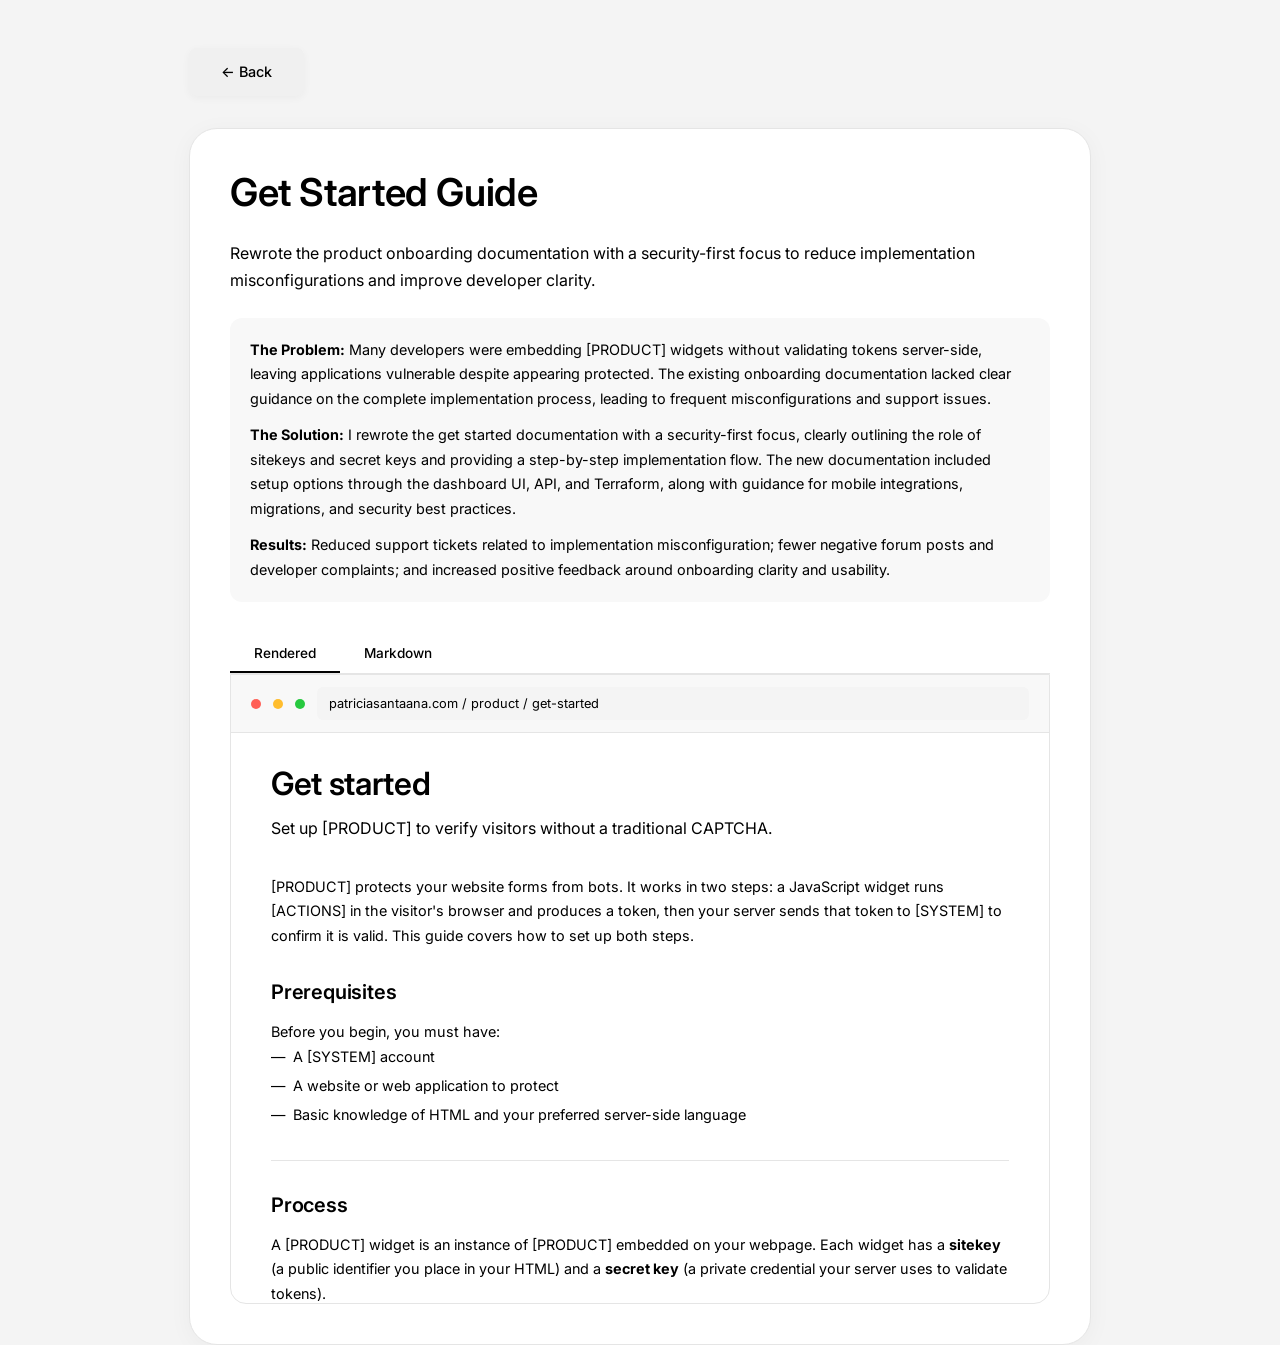
==== commit f62c2ab9: "language fixes" ====
--- a/projects/get-started-guide.html
+++ b/projects/get-started-guide.html
@@ -218,12 +218,12 @@
     <div class="bubble">
       <h2>Get Started Guide</h2>
       <p style="color: var(--color-text-muted); margin-bottom: 1.5rem;">
-        Rewrote the [PRODUCT] onboarding documentation with a security-first focus to reduce implementation misconfigurations and improve developer clarity.
+        Rewrote the product onboarding documentation with a security-first focus to reduce implementation misconfigurations and improve developer clarity.
       </p>
 
       <div class="project-context">
         <p><strong>The Problem:</strong> Many developers were embedding [PRODUCT] widgets without validating tokens server-side, leaving applications vulnerable despite appearing protected. The existing onboarding documentation lacked clear guidance on the complete implementation process, leading to frequent misconfigurations and support issues.</p>
-        <p style="margin-top: 0.75rem;"><strong>The Solution:</strong> I rewrote the [PRODUCT] Get Started documentation with a security-first focus, clearly outlining the role of sitekeys and secret keys and providing a step-by-step implementation flow. The new documentation included setup options through the dashboard UI, API, and Terraform, along with guidance for mobile integrations,  migrations, and security best practices.</p>
+        <p style="margin-top: 0.75rem;"><strong>The Solution:</strong> I rewrote the get started documentation with a security-first focus, clearly outlining the role of sitekeys and secret keys and providing a step-by-step implementation flow. The new documentation included setup options through the dashboard UI, API, and Terraform, along with guidance for mobile integrations,  migrations, and security best practices.</p>
         <p style="margin-top: 0.75rem;"><strong>Results:</strong> Reduced support tickets related to implementation misconfiguration; fewer negative forum posts and developer complaints; and increased positive feedback around onboarding clarity and usability.</p>
       </div>
 
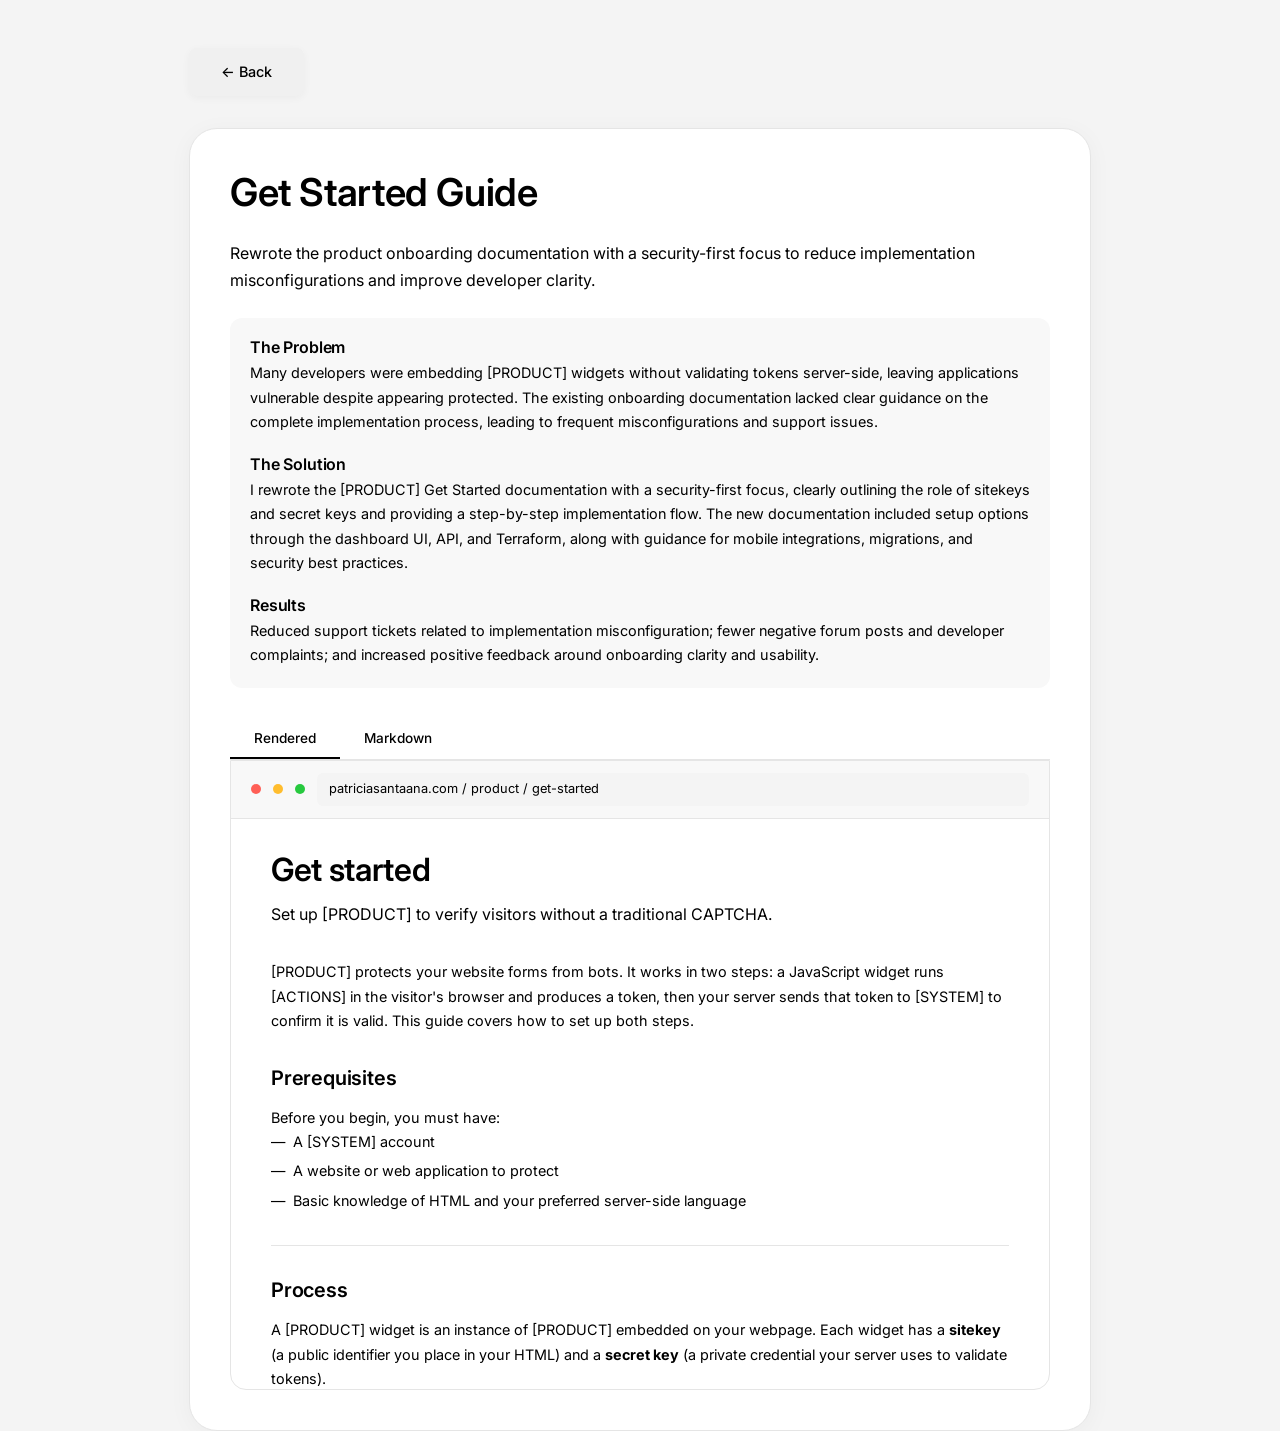
==== commit f62743e8: "styling fixes" ====
--- a/projects/get-started-guide.html
+++ b/projects/get-started-guide.html
@@ -222,9 +222,12 @@
       </p>
 
       <div class="project-context">
-        <p><strong>The Problem:</strong> Many developers were embedding [PRODUCT] widgets without validating tokens server-side, leaving applications vulnerable despite appearing protected. The existing onboarding documentation lacked clear guidance on the complete implementation process, leading to frequent misconfigurations and support issues.</p>
-        <p style="margin-top: 0.75rem;"><strong>The Solution:</strong> I rewrote the get started documentation with a security-first focus, clearly outlining the role of sitekeys and secret keys and providing a step-by-step implementation flow. The new documentation included setup options through the dashboard UI, API, and Terraform, along with guidance for mobile integrations,  migrations, and security best practices.</p>
-        <p style="margin-top: 0.75rem;"><strong>Results:</strong> Reduced support tickets related to implementation misconfiguration; fewer negative forum posts and developer complaints; and increased positive feedback around onboarding clarity and usability.</p>
+        <h3 style="font-size:1rem;font-weight:600;color:var(--color-text);margin:0 0 0.25rem 0;">The Problem</h3>
+        <p style="margin:0;">Many developers were embedding [PRODUCT] widgets without validating tokens server-side, leaving applications vulnerable despite appearing protected. The existing onboarding documentation lacked clear guidance on the complete implementation process, leading to frequent misconfigurations and support issues.</p>
+        <h3 style="font-size:1rem;font-weight:600;color:var(--color-text);margin:1.25rem 0 0.25rem 0;">The Solution</h3>
+        <p style="margin:0;">I rewrote the [PRODUCT] Get Started documentation with a security-first focus, clearly outlining the role of sitekeys and secret keys and providing a step-by-step implementation flow. The new documentation included setup options through the dashboard UI, API, and Terraform, along with guidance for mobile integrations,  migrations, and security best practices.</p>
+        <h3 style="font-size:1rem;font-weight:600;color:var(--color-text);margin:1.25rem 0 0.25rem 0;">Results</h3>
+        <p style="margin:0;">Reduced support tickets related to implementation misconfiguration; fewer negative forum posts and developer complaints; and increased positive feedback around onboarding clarity and usability.</p>
       </div>
 
       <div class="tabs">
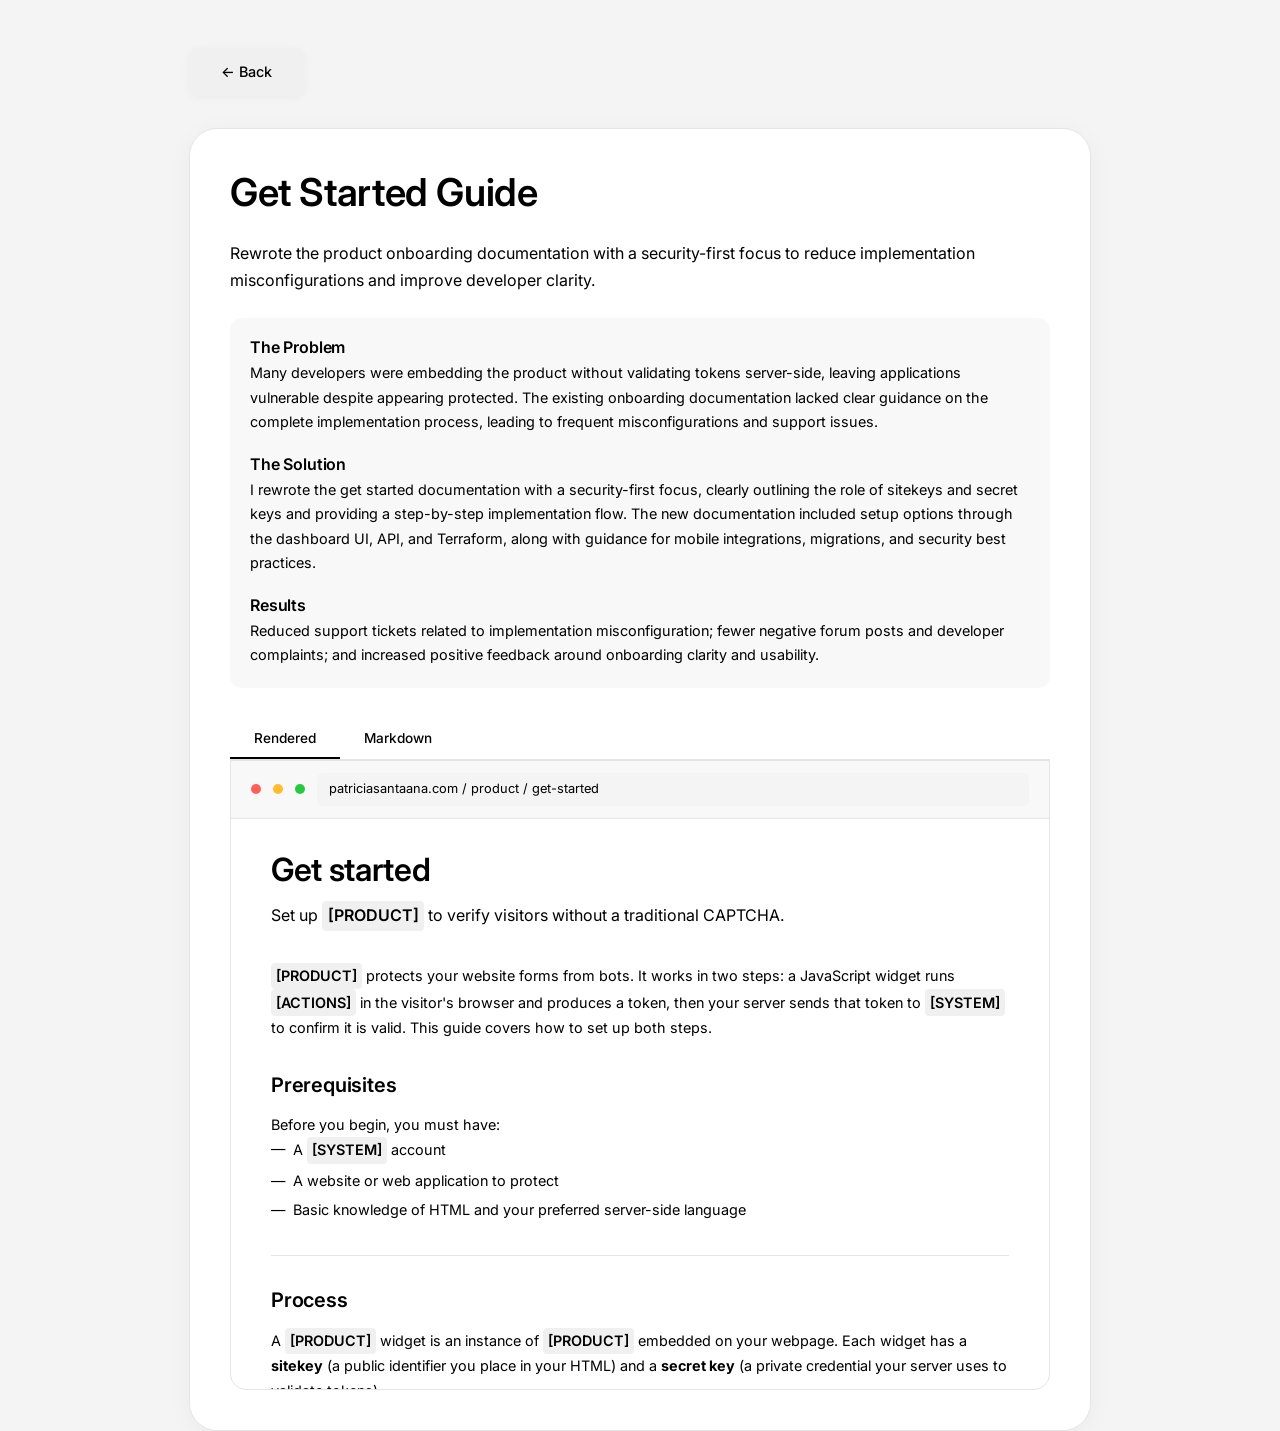
==== commit 395851e2: "fixes" ====
--- a/projects/get-started-guide.html
+++ b/projects/get-started-guide.html
@@ -223,9 +223,9 @@
 
       <div class="project-context">
         <h3 style="font-size:1rem;font-weight:600;color:var(--color-text);margin:0 0 0.25rem 0;">The Problem</h3>
-        <p style="margin:0;">Many developers were embedding [PRODUCT] widgets without validating tokens server-side, leaving applications vulnerable despite appearing protected. The existing onboarding documentation lacked clear guidance on the complete implementation process, leading to frequent misconfigurations and support issues.</p>
+        <p style="margin:0;">Many developers were embedding the product without validating tokens server-side, leaving applications vulnerable despite appearing protected. The existing onboarding documentation lacked clear guidance on the complete implementation process, leading to frequent misconfigurations and support issues.</p>
         <h3 style="font-size:1rem;font-weight:600;color:var(--color-text);margin:1.25rem 0 0.25rem 0;">The Solution</h3>
-        <p style="margin:0;">I rewrote the [PRODUCT] Get Started documentation with a security-first focus, clearly outlining the role of sitekeys and secret keys and providing a step-by-step implementation flow. The new documentation included setup options through the dashboard UI, API, and Terraform, along with guidance for mobile integrations,  migrations, and security best practices.</p>
+        <p style="margin:0;">I rewrote the get started documentation with a security-first focus, clearly outlining the role of sitekeys and secret keys and providing a step-by-step implementation flow. The new documentation included setup options through the dashboard UI, API, and Terraform, along with guidance for mobile integrations,  migrations, and security best practices.</p>
         <h3 style="font-size:1rem;font-weight:600;color:var(--color-text);margin:1.25rem 0 0.25rem 0;">Results</h3>
         <p style="margin:0;">Reduced support tickets related to implementation misconfiguration; fewer negative forum posts and developer complaints; and increased positive feedback around onboarding clarity and usability.</p>
       </div>
@@ -507,6 +507,26 @@
           document.getElementById(id).classList.add('active');
         });
       });
+
+      function highlightPlaceholders(root) {
+        if (!root) return;
+        var walker = document.createTreeWalker(root, NodeFilter.SHOW_TEXT, null, false);
+        var nodes = [];
+        while (walker.nextNode()) { nodes.push(walker.currentNode); }
+        for (var i = 0; i < nodes.length; i++) {
+          var node = nodes[i];
+          var text = node.textContent;
+          if (/\[[A-Z]+\d*(?:\s+\d+)?\]/.test(text)) {
+            var span = document.createElement('span');
+            span.innerHTML = text.replace(
+              /(\[[A-Z]+\d*(?:\s+\d+)?\])/g,
+              '<span class="placeholder">$1</span>'
+            );
+            node.parentNode.replaceChild(span, node);
+          }
+        }
+      }
+      highlightPlaceholders(document.querySelector('.doc-sample-body'));
     })();
   </script>
   <script src="../js/main.js"></script>
--- a/css/style.css
+++ b/css/style.css
@@ -123,6 +123,7 @@
   flex-direction: column;
   flex: 1;
   margin-bottom: 0;
+  padding: 1.5rem;
 }
 .split-right .bubble:first-child .project-card {
   display: flex;
@@ -203,6 +204,9 @@
 
 .split-right .projects-grid {
   grid-template-columns: 1fr;
+  gap: 1rem;
+  flex: 1;
+  grid-auto-rows: 1fr;
 }
 
 .split-right .project-card {
@@ -215,10 +219,6 @@
 .split-right .project-card:hover {
   transform: translateY(-2px);
   box-shadow: 0 4px 12px rgba(0, 0, 0, 0.06);
-}
-
-.split-right .project-card-image {
-  display: none;
 }
 
 .split-right .project-card h3 {
@@ -293,30 +293,6 @@
   border: 1px solid var(--color-border);
   padding: 2.25rem;
   transition: transform 0.2s ease, box-shadow 0.2s ease;
-}
-
-.project-card:hover {
-  transform: translateY(-4px);
-  box-shadow: 0 12px 24px rgba(0, 0, 0, 0.06);
-}
-
-.project-card-image {
-  width: 100%;
-  aspect-ratio: 16 / 9;
-  background: var(--color-border);
-  margin-bottom: 1.5rem;
-  display: flex;
-  align-items: center;
-  justify-content: center;
-  color: var(--color-text-muted);
-  font-size: 0.8rem;
-  text-transform: uppercase;
-  letter-spacing: 0.05em;
-}
-
-.project-card h3 {
-  font-size: 1.25rem;
-  margin-bottom: 0.5rem;
 }
 
 .project-card p {
@@ -552,10 +528,26 @@
   justify-content: center;
   box-shadow: 0 2px 12px rgba(0, 0, 0, 0.08);
   transition: background 0.2s, color 0.2s;
+  perspective: 200px;
 }
 
 .theme-toggle:hover {
   background: #f0f0f0;
+}
+
+.theme-toggle-icon {
+  display: inline-block;
+  backface-visibility: hidden;
+}
+
+.theme-toggle-icon.flipping {
+  animation: flip 0.3s ease;
+}
+
+@keyframes flip {
+  0%   { transform: rotateY(0deg); }
+  50%  { transform: rotateY(180deg); }
+  100% { transform: rotateY(360deg); }
 }
 
 body.dark-mode .theme-toggle {
@@ -670,29 +662,30 @@
   color: #ffffff !important;
 }
 
-.project-modal-body .project-tags {
-  margin-bottom: 1.5rem;
-}
-
-.project-modal-body .project-tags li {
-  font-size: 0.8rem;
-}
-
 .modal-mtab-content[data-mtab="markdown"] pre {
   white-space: pre-wrap;
   word-break: break-word;
 }
 
 /* Syntax highlighting for Markdown code blocks */
-.hl-cmt { color: #6a9955; }
-.hl-kw  { color: #569cd6; }
 .hl-str { color: #ce9178; }
-.hl-fn  { color: #dcdcaa; }
 .hl-prop { color: #9cdcfe; }
 .hl-op  { color: #d4d4d4; }
-.hl-link { color: #6cb6ff; }
 .hl-bullet { color: #b392f0; }
 .hl-bold { color: #e0e0e0; font-weight: 600; }
 .hl-head { color: #e06c75; }
-.hl-code { color: #b392f0; }
-
+
+/* Placeholder highlighting */
+.placeholder {
+  display: inline-block;
+  padding: 0.08em 0.35em;
+  border-radius: 4px;
+  font-weight: 600;
+  color: var(--color-text);
+  background: rgba(0,0,0,0.06);
+}
+
+body.dark-mode .placeholder {
+  background: rgba(255,255,255,0.1);
+}
+
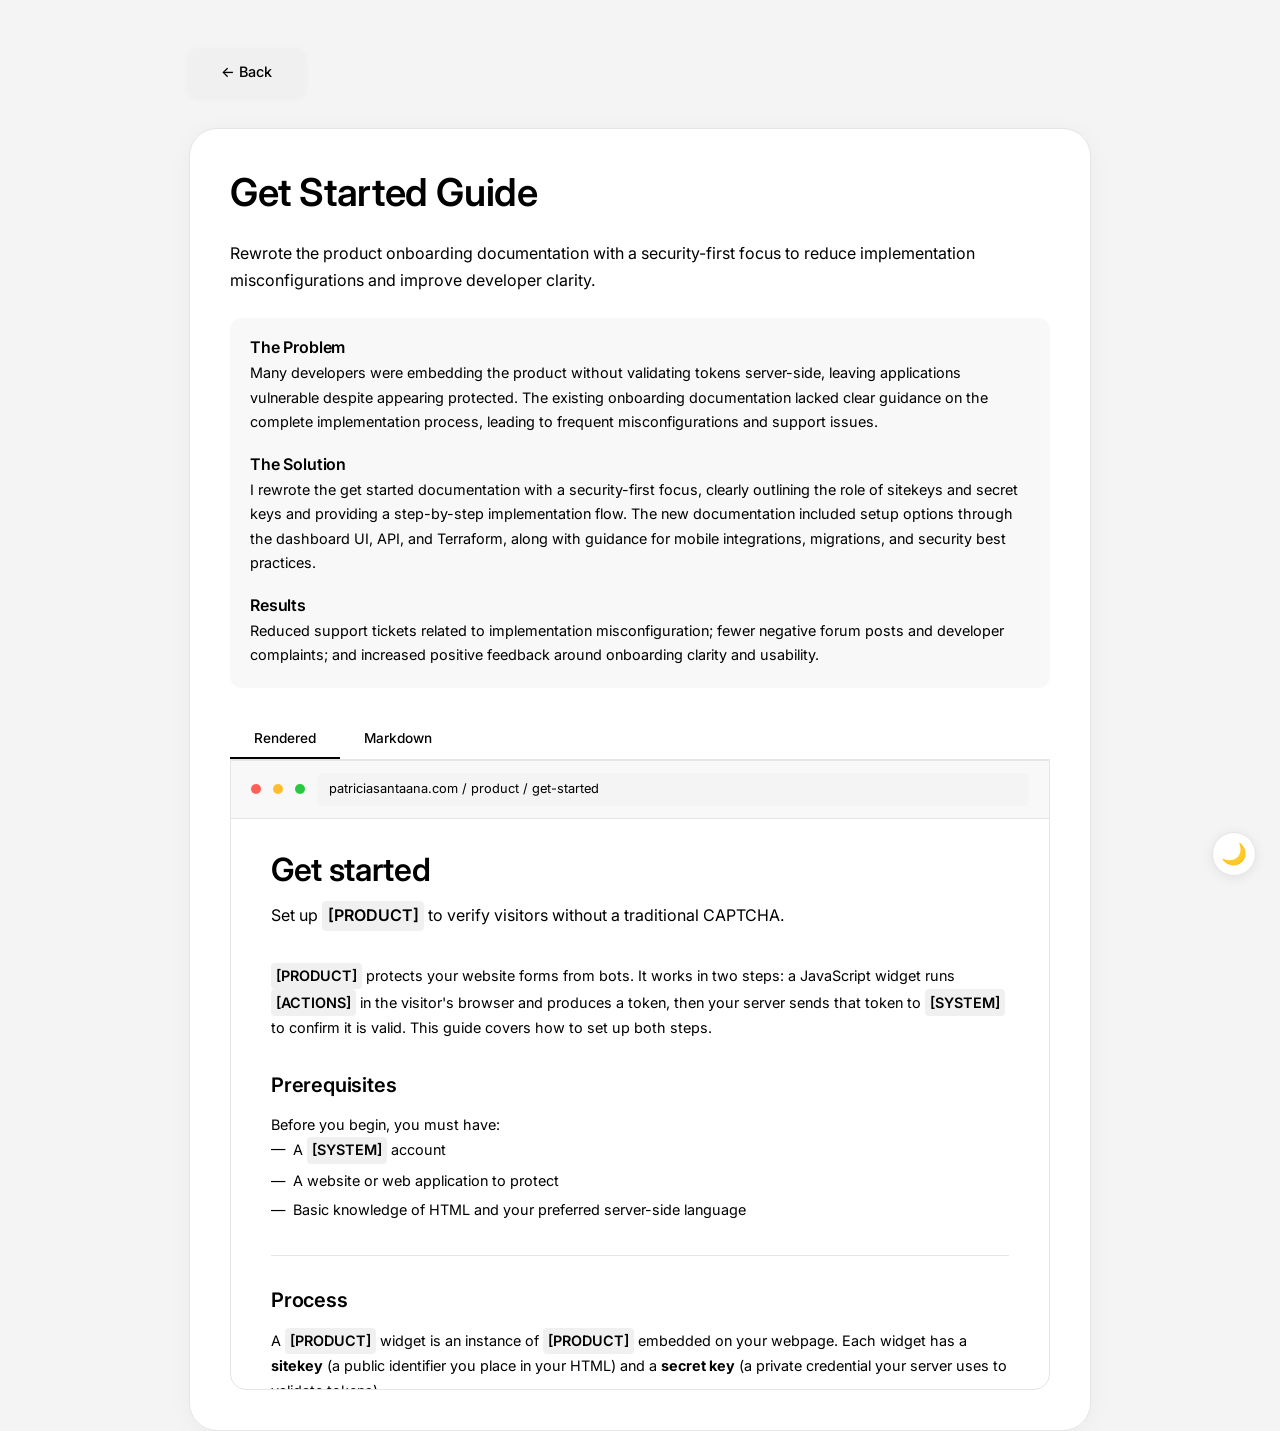
==== commit 229fe702: "standalone page mode toggle" ====
--- a/projects/get-started-guide.html
+++ b/projects/get-started-guide.html
@@ -213,6 +213,9 @@
   </style>
 </head>
 <body>
+
+  <button id="theme-toggle" class="theme-toggle" aria-label="Toggle dark mode"><span class="theme-toggle-icon">&#x23FE;</span></button>
+
   <div class="container" style="padding-top: 3rem; max-width: 950px;">
     <a href="../index.html" class="btn btn-primary" style="display: inline-block; margin-bottom: 2rem;">&larr; Back</a>
     <div class="bubble">
